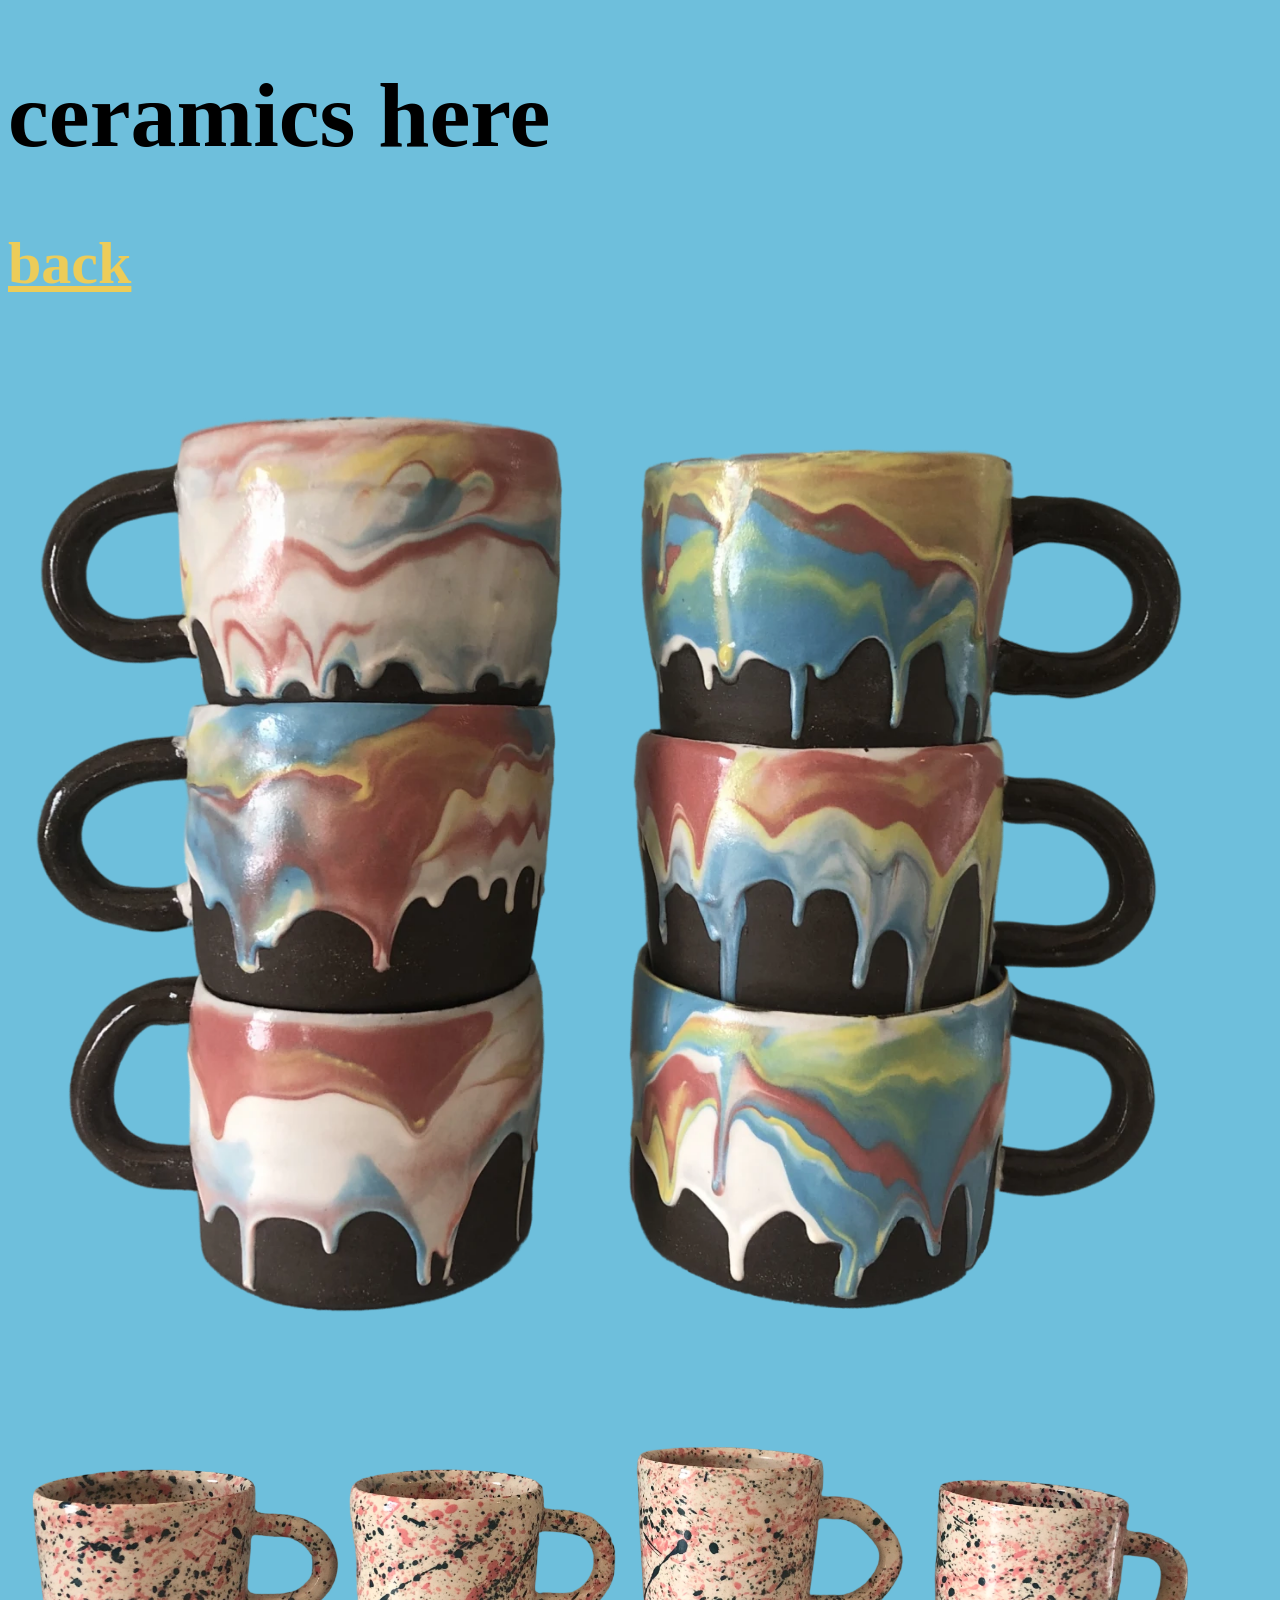
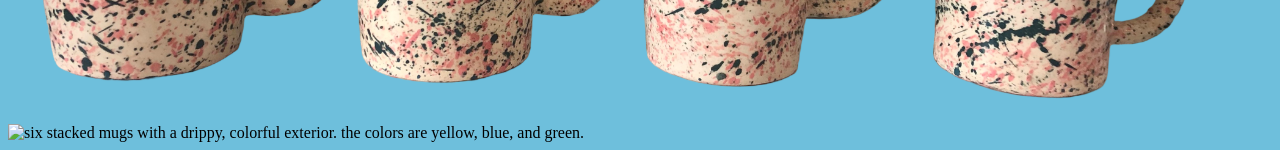
==== ceramics.html @ 40d7efcb "Update ceramics.html" ====
<!DOCTYPE html>
<html>
<head>
  <title>ceramics</title>
</head>
<body style="background-color:#6EBFDC;">
  <h1 style="font-size:92px;color:##BC4941;">ceramics here</h1>
  <h2 style="font-size:60px;"><a href="index.html" style="color:#ECCC59">back</a></h2>
  <img src="redbluedrip.png" alt="six stacked mugs with a drippy, colorful exterior. the colors are blue, red, yellow, and white." width="1200" height="1010">
  <img src="12346.png" alt="four mugs lined up horizontally. the clay is white and the exterior is splattered with pink and dark blue." width="1200" height="358">
  <img src="12347.png" alt="six stacked mugs with a drippy, colorful exterior. the colors are yellow, blue, and green." width="1200" height="1055">
</body>
</html>
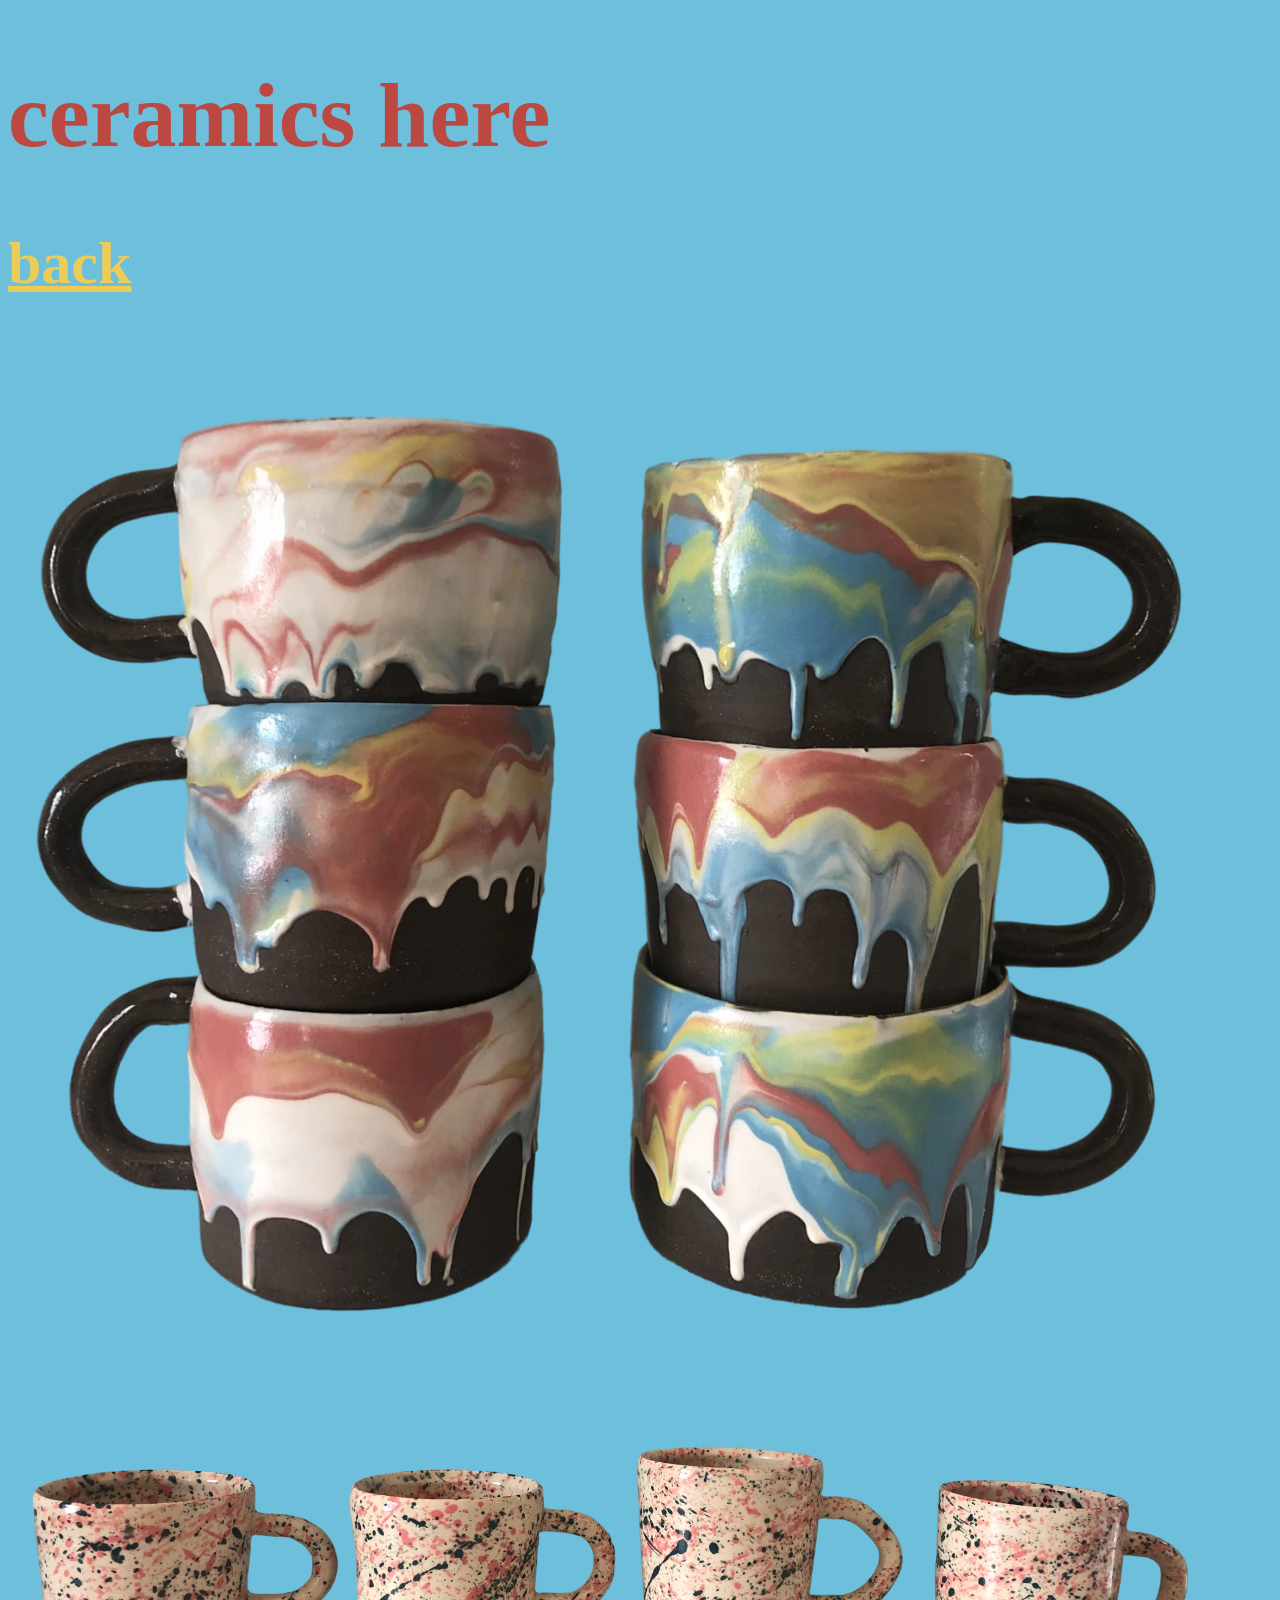
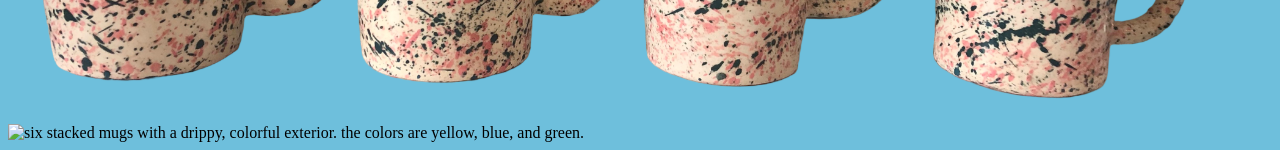
==== commit 6f754cd6: "Update ceramics.html" ====
--- a/ceramics.html
+++ b/ceramics.html
@@ -4,7 +4,7 @@
   <title>ceramics</title>
 </head>
 <body style="background-color:#6EBFDC;">
-  <h1 style="font-size:92px;color:##BC4941;">ceramics here</h1>
+  <h1 style="font-size:92px;color:#BC4941;">ceramics here</h1>
   <h2 style="font-size:60px;"><a href="index.html" style="color:#ECCC59">back</a></h2>
   <img src="redbluedrip.png" alt="six stacked mugs with a drippy, colorful exterior. the colors are blue, red, yellow, and white." width="1200" height="1010">
   <img src="12346.png" alt="four mugs lined up horizontally. the clay is white and the exterior is splattered with pink and dark blue." width="1200" height="358">
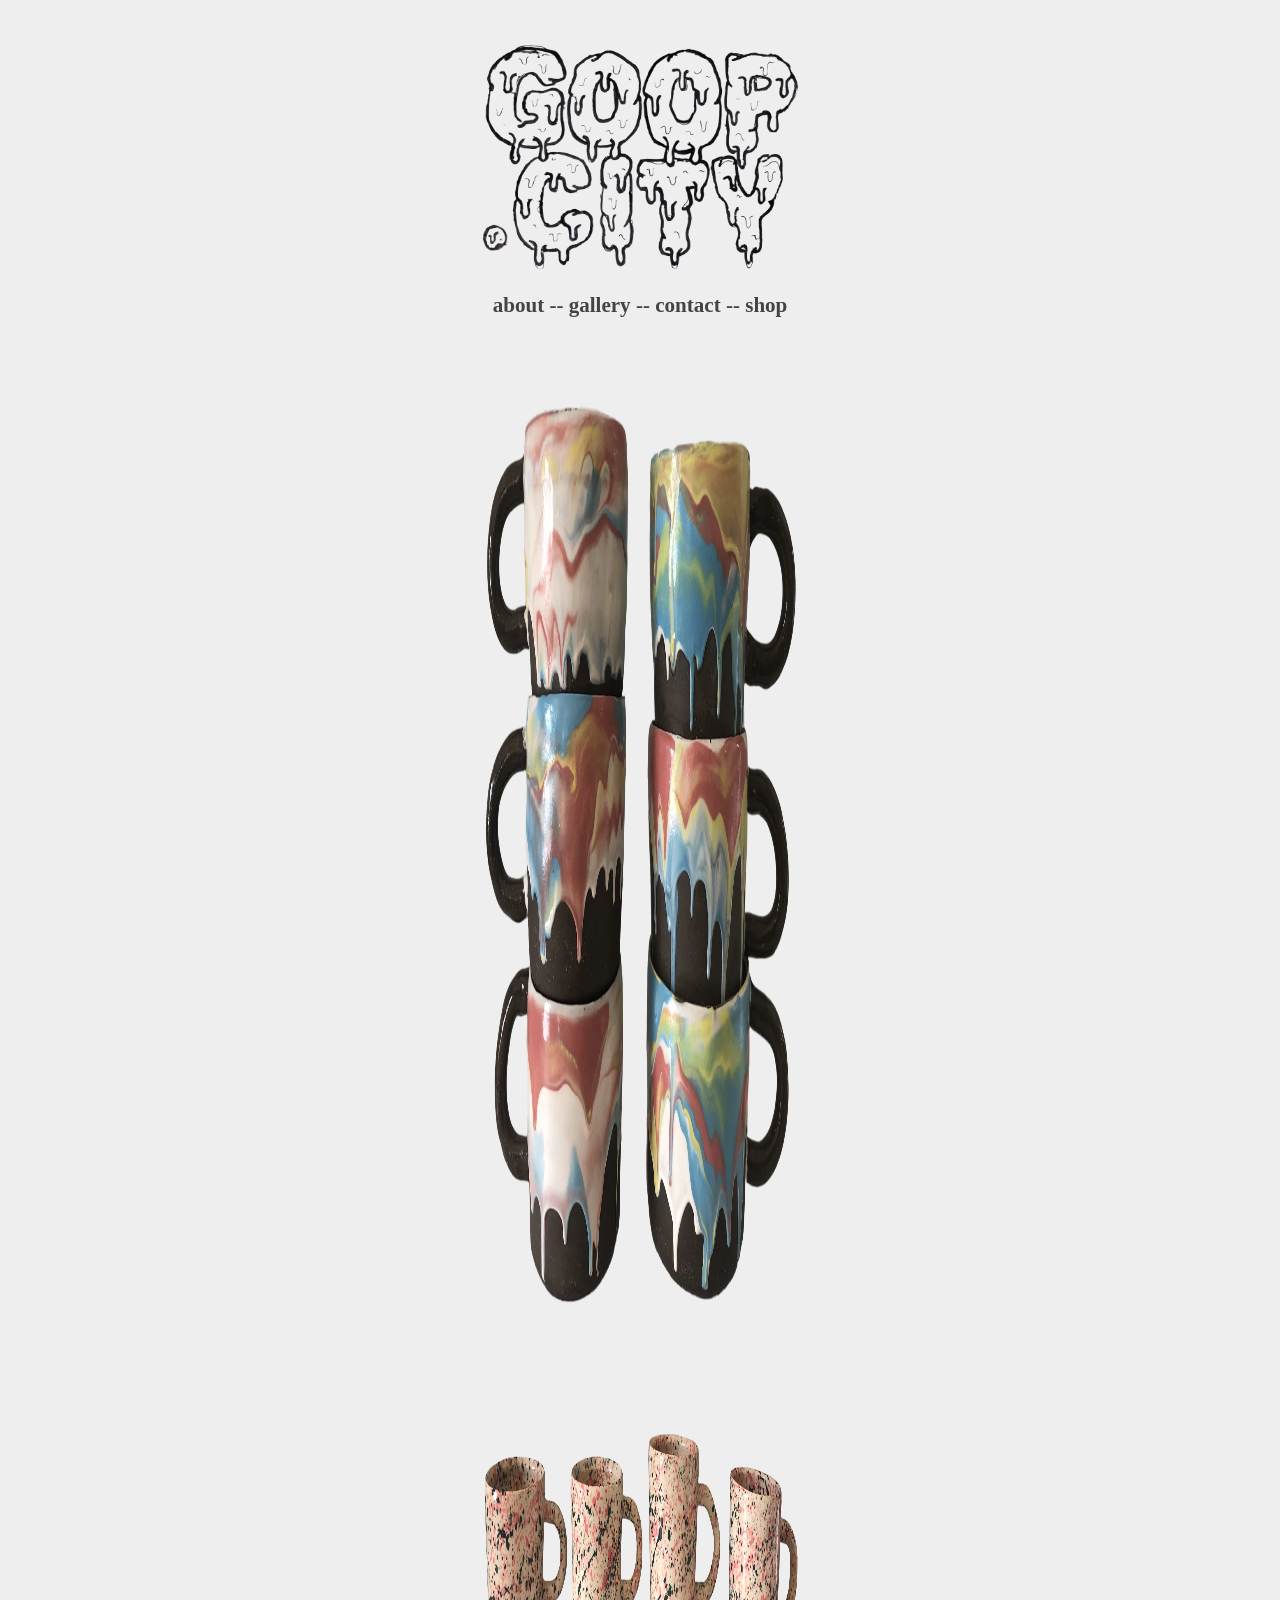
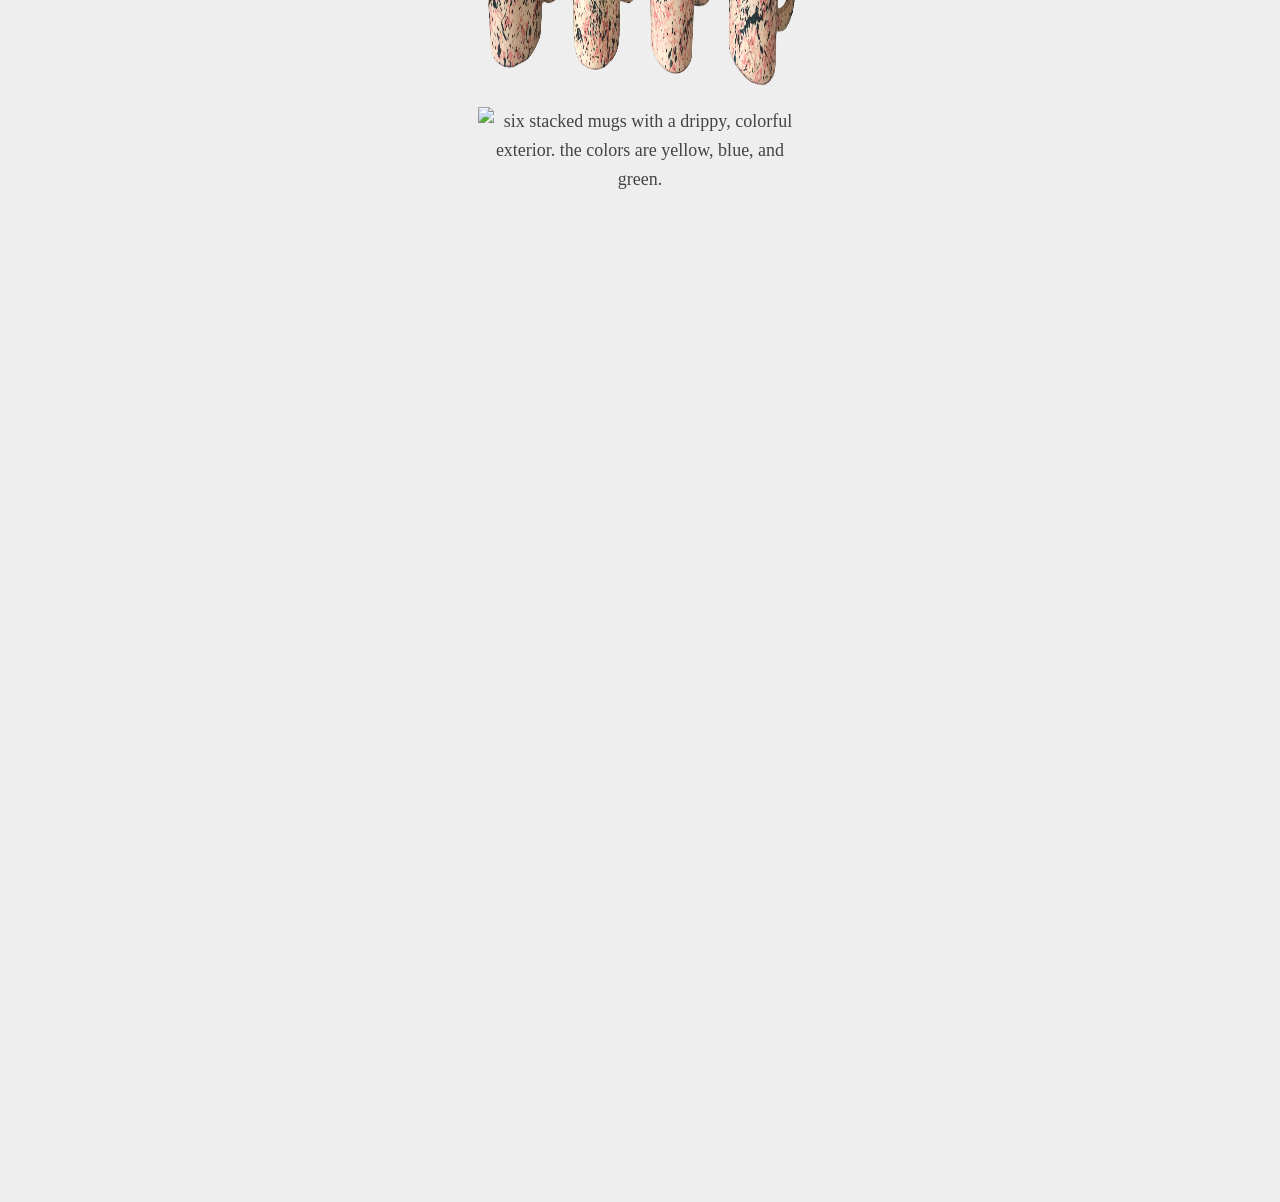
==== commit 1e90ee60: "Update ceramics.html" ====
--- a/ceramics.html
+++ b/ceramics.html
@@ -1,11 +1,12 @@
 <!DOCTYPE html>
 <html>
 <head>
-  <title>ceramics</title>
+  <title>GOOP CITY</title>
+  <link rel="stylesheet" href="mystyle.css">
 </head>
-<body style="background-color:#6EBFDC;">
-  <h1 style="font-size:92px;color:#BC4941;">ceramics here</h1>
-  <h2 style="font-size:60px;"><a href="index.html" style="color:#ECCC59">back</a></h2>
+<body>
+  <img src="IMG_6114(1).png" alt="the goop city logo. hand drawn and drippy as hell">
+  <h3><a href="info.html">about</a> -- <a href="ceramics.html">gallery</a> -- <a href="correspondence.html">contact</a> -- <a href="goop-city.square.site">shop</a></h3>
   <img src="redbluedrip.png" alt="six stacked mugs with a drippy, colorful exterior. the colors are blue, red, yellow, and white." width="1200" height="1010">
   <img src="12346.png" alt="four mugs lined up horizontally. the clay is white and the exterior is splattered with pink and dark blue." width="1200" height="358">
   <img src="12347.png" alt="six stacked mugs with a drippy, colorful exterior. the colors are yellow, blue, and green." width="1200" height="1055">
--- a/mystyle.css
+++ b/mystyle.css
@@ -0,0 +1,5 @@
+body{margin:40px auto;max-width:650px;line-height:1.6;font-size:18px;color:#444;padding:0 10px;background-color:#EEEEEE;text-align:center}
+	h1,h2,h3{line-height:1.2}
+	img {display: block;margin: auto;width: 50%}
+	a:link, a:visited {text-decoration: none;color:#444}
+	a:hover{font-style:italic;color:hotpink}
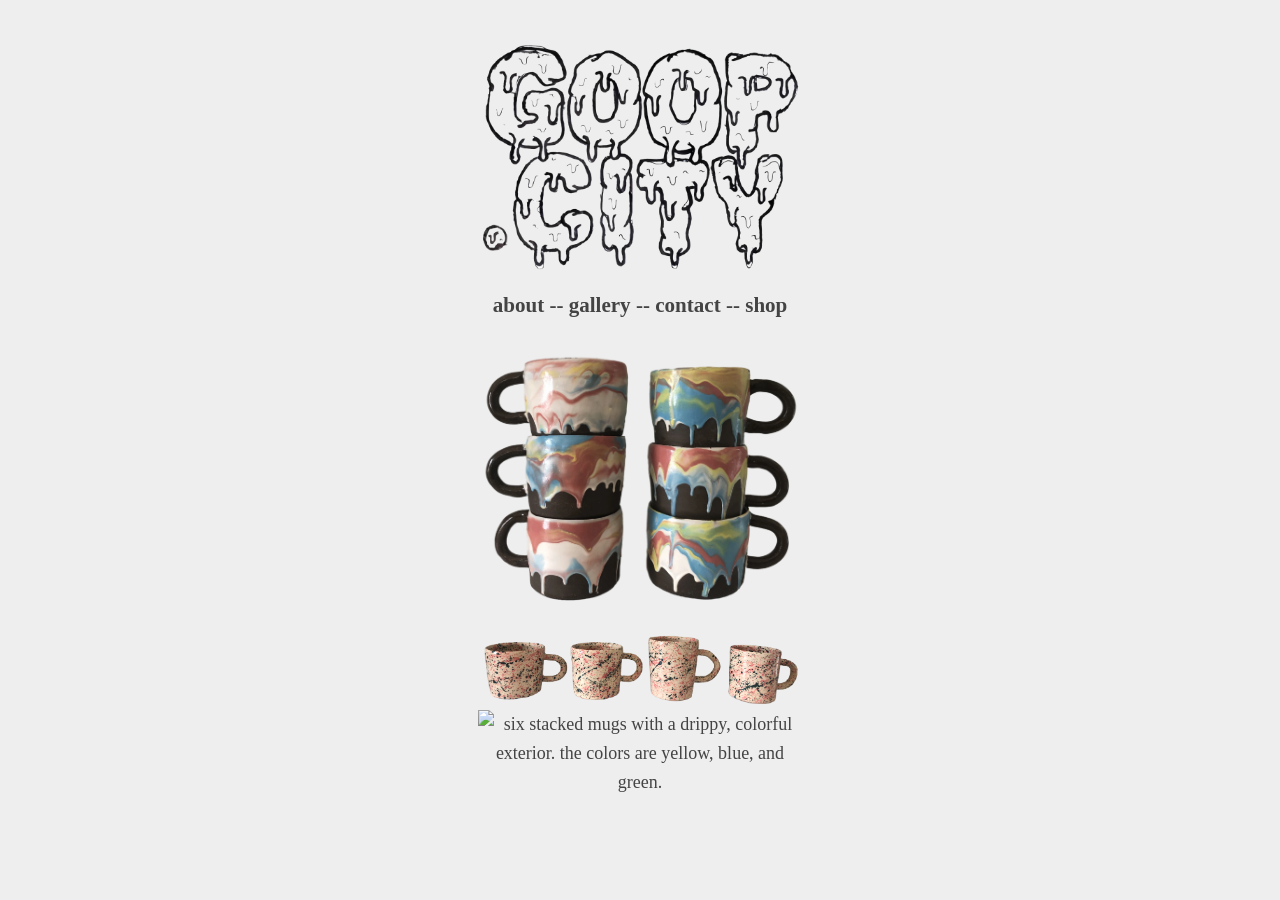
==== commit 57b67d1e: "Update ceramics.html" ====
--- a/ceramics.html
+++ b/ceramics.html
@@ -7,8 +7,8 @@
 <body>
   <img src="IMG_6114(1).png" alt="the goop city logo. hand drawn and drippy as hell">
   <h3><a href="info.html">about</a> -- <a href="ceramics.html">gallery</a> -- <a href="correspondence.html">contact</a> -- <a href="goop-city.square.site">shop</a></h3>
-  <img src="redbluedrip.png" alt="six stacked mugs with a drippy, colorful exterior. the colors are blue, red, yellow, and white." width="1200" height="1010">
-  <img src="12346.png" alt="four mugs lined up horizontally. the clay is white and the exterior is splattered with pink and dark blue." width="1200" height="358">
-  <img src="12347.png" alt="six stacked mugs with a drippy, colorful exterior. the colors are yellow, blue, and green." width="1200" height="1055">
+  <img src="redbluedrip.png" alt="six stacked mugs with a drippy, colorful exterior. the colors are blue, red, yellow, and white.">
+  <img src="12346.png" alt="four mugs lined up horizontally. the clay is white and the exterior is splattered with pink and dark blue.">
+  <img src="12347.png" alt="six stacked mugs with a drippy, colorful exterior. the colors are yellow, blue, and green.">
 </body>
 </html>
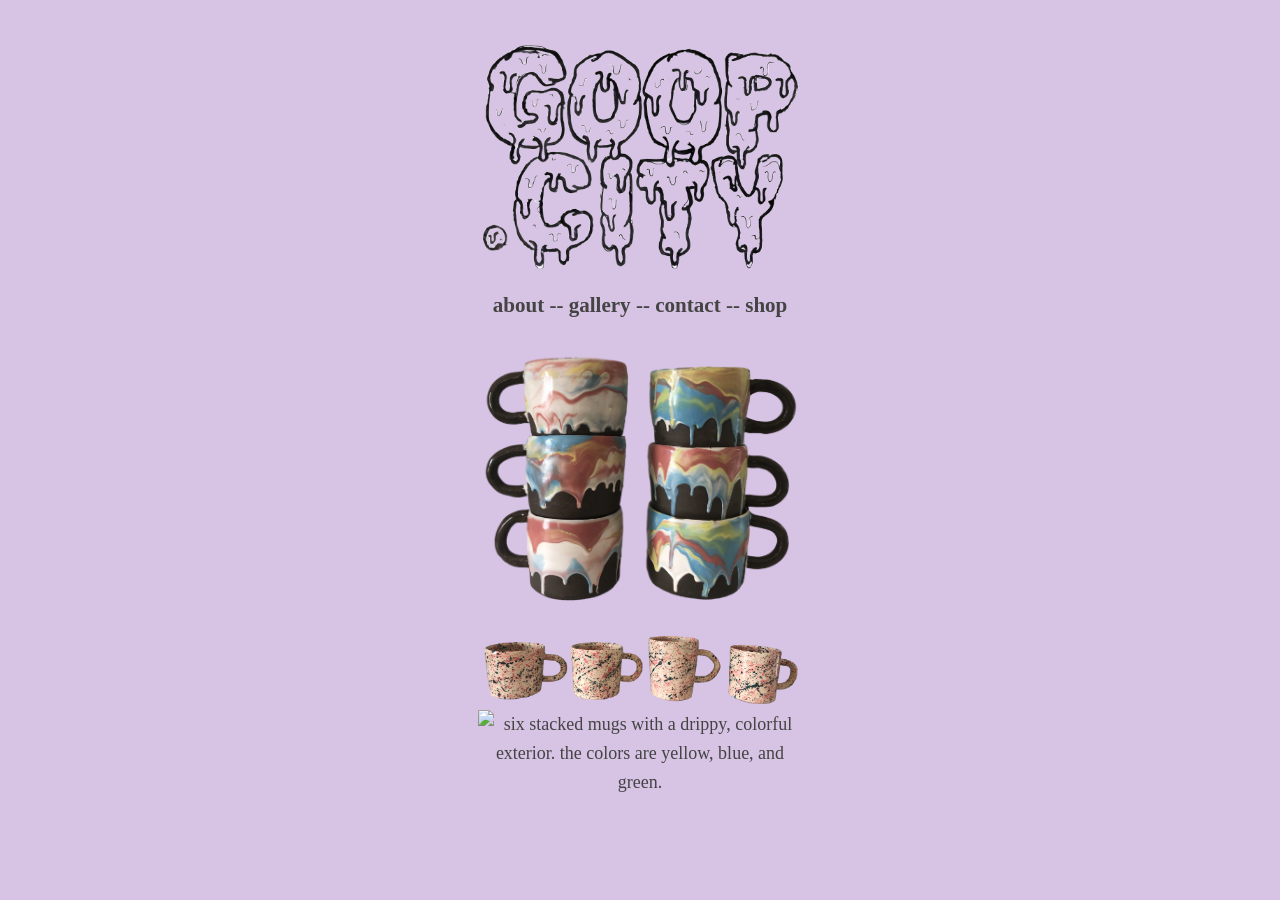
==== commit 54aa84ff: "Update ceramics.html" ====
--- a/ceramics.html
+++ b/ceramics.html
@@ -6,7 +6,7 @@
 </head>
 <body>
   <img src="IMG_6114(1).png" alt="the goop city logo. hand drawn and drippy as hell">
-  <h3><a href="info.html">about</a> -- <a href="ceramics.html">gallery</a> -- <a href="correspondence.html">contact</a> -- <a href="goop-city.square.site">shop</a></h3>
+  <h3><a href="info.html">about</a> -- <a href="ceramics.html">gallery</a> -- <a href="correspondence.html">contact</a> -- <a href="https://goop-city.square.site">shop</a></h3>
   <img src="redbluedrip.png" alt="six stacked mugs with a drippy, colorful exterior. the colors are blue, red, yellow, and white.">
   <img src="12346.png" alt="four mugs lined up horizontally. the clay is white and the exterior is splattered with pink and dark blue.">
   <img src="12347.png" alt="six stacked mugs with a drippy, colorful exterior. the colors are yellow, blue, and green.">
--- a/mystyle.css
+++ b/mystyle.css
@@ -1,5 +1,5 @@
-body{margin:40px auto;max-width:650px;line-height:1.6;font-size:18px;color:#444;padding:0 10px;background-color:#EEEEEE;text-align:center}
+body{margin:40px auto;max-width:650px;line-height:1.6;font-size:18px;color:#444;padding:0 10px;background-color:#d7c3e4;text-align:center}
 	h1,h2,h3{line-height:1.2}
-	img {display: block;margin: auto;width: 50%}
+	img {display: block;margin: auto;width: 50%;height: 50%}
 	a:link, a:visited {text-decoration: none;color:#444}
 	a:hover{font-style:italic;color:hotpink}
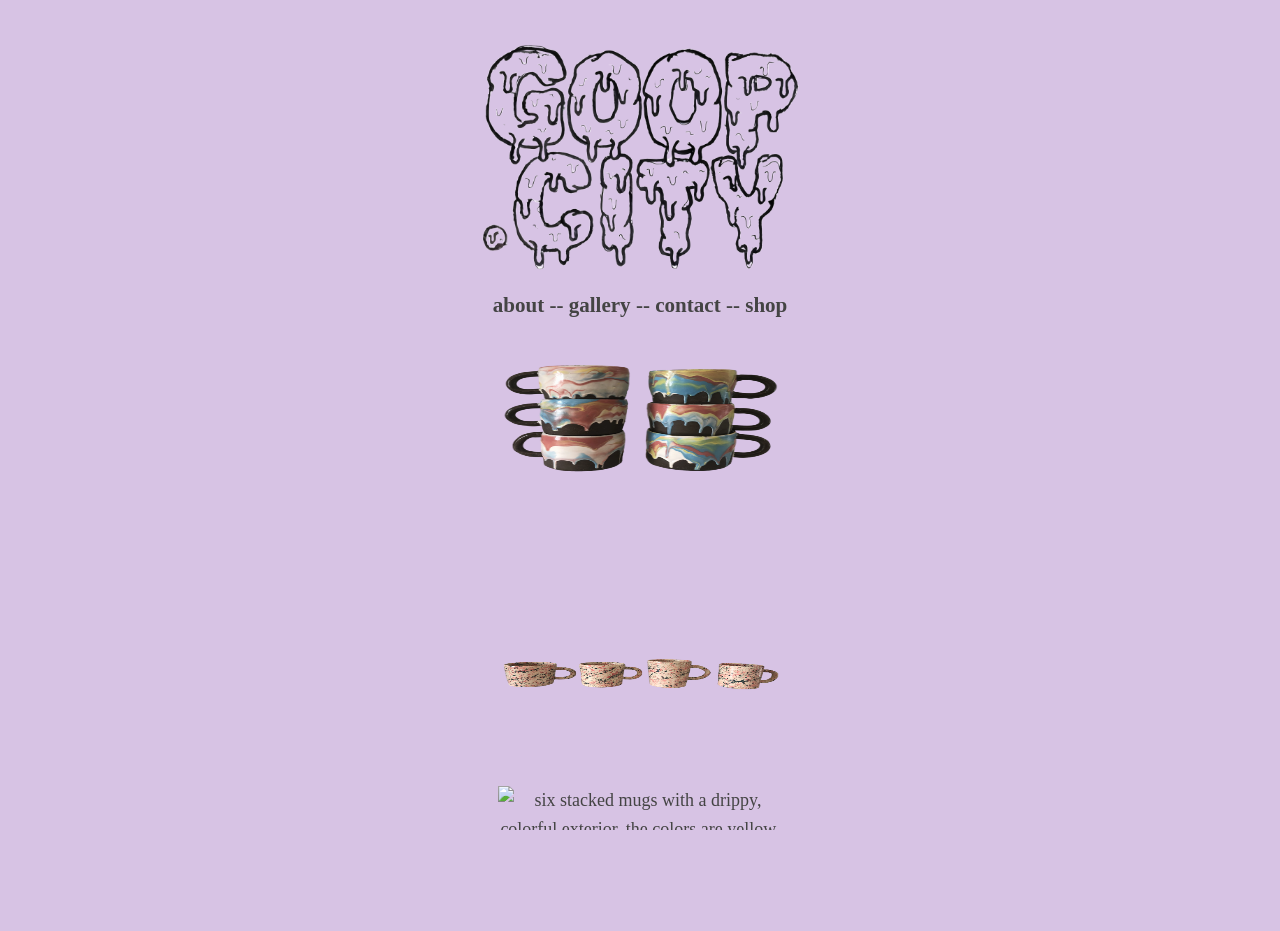
==== commit 18df3ee9: "Update ceramics.html" ====
--- a/ceramics.html
+++ b/ceramics.html
@@ -1,14 +1,24 @@
 <!DOCTYPE html>
 <html>
 <head>
-  <title>GOOP CITY</title>
+  <title>GALLERY</title>
   <link rel="stylesheet" href="mystyle.css">
 </head>
 <body>
   <img src="IMG_6114(1).png" alt="the goop city logo. hand drawn and drippy as hell">
   <h3><a href="info.html">about</a> -- <a href="ceramics.html">gallery</a> -- <a href="correspondence.html">contact</a> -- <a href="https://goop-city.square.site">shop</a></h3>
-  <img src="redbluedrip.png" alt="six stacked mugs with a drippy, colorful exterior. the colors are blue, red, yellow, and white.">
-  <img src="12346.png" alt="four mugs lined up horizontally. the clay is white and the exterior is splattered with pink and dark blue.">
-  <img src="12347.png" alt="six stacked mugs with a drippy, colorful exterior. the colors are yellow, blue, and green.">
+  <div class="gallery">
+    <figure class="box">
+        <img src="redbluedrip.png" alt="six stacked mugs with a drippy, colorful exterior. the colors are blue, red, yellow, and white.">
+    </figure>
+
+    <figure class="box">
+        <img src="12346.png" alt="four mugs lined up horizontally. the clay is white and the exterior is splattered with pink and dark blue.">
+    </figure>
+    
+    <figure class="box">
+        <img src="12347.png" alt="six stacked mugs with a drippy, colorful exterior. the colors are yellow, blue, and green.">
+    </figure>
+</div>
 </body>
 </html>
--- a/mystyle.css
+++ b/mystyle.css
@@ -1,5 +1,11 @@
 body{margin:40px auto;max-width:650px;line-height:1.6;font-size:18px;color:#444;padding:0 10px;background-color:#d7c3e4;text-align:center}
 	h1,h2,h3{line-height:1.2}
 	img {display: block;margin: auto;width: 50%;height: 50%}
-	a:link, a:visited {text-decoration: none;color:#444}
-	a:hover{font-style:italic;color:hotpink}
+	a:link,
+	a:visited {text-decoration: none;color:#444}
+	a:hover{font-style:italic;color:#6CCFF6}
+.gallery {
+    display: flex;
+    flex-flow: row wrap;
+    gap: 16px;
+}
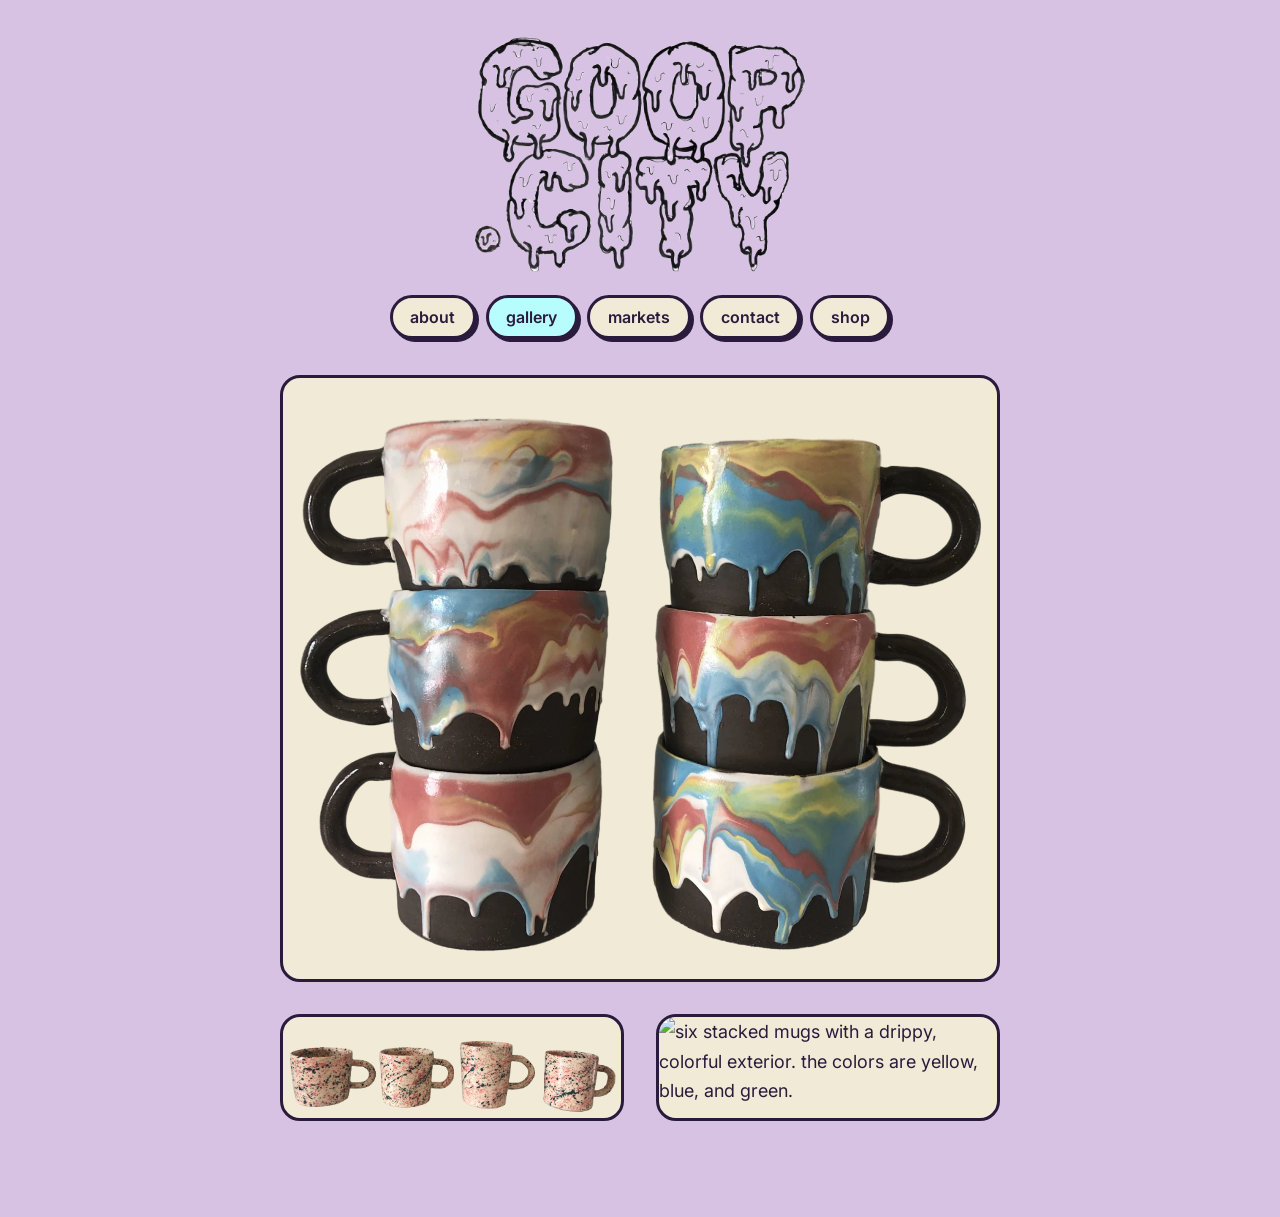
==== commit 748153bd: "Add files via upload" ====
--- a/ceramics.html
+++ b/ceramics.html
@@ -1,24 +1,29 @@
 <!DOCTYPE html>
-<html>
+<html lang="en">
 <head>
+  <meta charset="utf-8">
+  <meta name="viewport" content="width=device-width, initial-scale=1">
   <title>GALLERY</title>
-  <link rel="stylesheet" href="mystyle.css">
+  <link rel="preconnect" href="https://fonts.googleapis.com">
+  <link rel="preconnect" href="https://fonts.gstatic.com" crossorigin>
+  <link href="https://fonts.googleapis.com/css2?family=Inter:wght@400;600;700&display=swap" rel="stylesheet">
+  <link rel="stylesheet" href="style.css">
 </head>
 <body>
-  <img src="IMG_6114(1).png" alt="the goop city logo. hand drawn and drippy as hell">
-  <h3><a href="info.html">about</a> -- <a href="ceramics.html">gallery</a> -- <a href="correspondence.html">contact</a> -- <a href="https://goop-city.square.site">shop</a></h3>
-  <div class="gallery">
-    <figure class="box">
-        <img src="redbluedrip.png" alt="six stacked mugs with a drippy, colorful exterior. the colors are blue, red, yellow, and white.">
-    </figure>
-
-    <figure class="box">
-        <img src="12346.png" alt="four mugs lined up horizontally. the clay is white and the exterior is splattered with pink and dark blue.">
-    </figure>
-    
-    <figure class="box">
-        <img src="12347.png" alt="six stacked mugs with a drippy, colorful exterior. the colors are yellow, blue, and green.">
-    </figure>
-</div>
+  <main>
+    <a class="logo-link" href="index.html"><img class="logo" src="IMG_6114(1).png" alt="the goop city logo. hand drawn and drippy as hell"></a>
+    <nav aria-label="main">
+      <a href="info.html">about</a>
+      <a href="ceramics.html" aria-current="page">gallery</a>
+      <a href="markets.html">markets</a>
+      <a href="correspondence.html">contact</a>
+      <a href="https://goop-city.square.site">shop</a>
+    </nav>
+    <div class="photos">
+      <img src="redbluedrip.png" alt="six stacked mugs with a drippy, colorful exterior. the colors are blue, red, yellow, and white.">
+      <img src="12346.png" alt="four mugs lined up horizontally. the clay is white and the exterior is splattered with pink and dark blue." loading="lazy">
+      <img src="12347.png" alt="six stacked mugs with a drippy, colorful exterior. the colors are yellow, blue, and green." loading="lazy">
+    </div>
+  </main>
 </body>
 </html>
--- a/style.css
+++ b/style.css
@@ -0,0 +1,165 @@
+:root {
+  --ink: #2a1b3d;      /* dark plum, all text */
+  --paper: #d7c2e3;    /* main background */
+  --card: #f0ead6;     /* eggshell white */
+  --aqua: #b7fdfe;
+  --radius: 20px;
+}
+
+* { box-sizing: border-box; }
+
+html { -webkit-text-size-adjust: 100%; }
+
+body {
+  margin: 0;
+  padding-top: 0;
+  background: var(--paper);
+  color: var(--ink);
+  font-family: "Inter", system-ui, -apple-system, "Segoe UI", Roboto, Helvetica, Arial, sans-serif;
+  font-size: 1.0625rem;
+  line-height: 1.65;
+  position: relative;
+  min-height: 100vh;
+}
+
+main {
+  max-width: 760px;
+  margin: 0 auto;
+  padding: 2rem 1.25rem 4rem;
+}
+
+/* logo */
+.logo-link {
+  display: block;
+  width: min(100%, 340px);
+  margin: 0 auto 1.25rem;
+}
+
+.logo {
+  display: block;
+  width: 100%;
+  height: auto;
+}
+
+/* navigation */
+nav {
+  display: flex;
+  flex-wrap: wrap;
+  justify-content: center;
+  gap: 0.6rem;
+  margin: 0 0 2.25rem;
+}
+
+nav a {
+  font-size: 1rem;
+  display: inline-flex;
+  align-items: center;
+  justify-content: center;
+  min-height: 44px;
+  padding: 0 1.1rem;
+  border: 3px solid var(--ink);
+  border-radius: 999px;
+  background: var(--card);
+  color: var(--ink);
+  font-weight: 600;
+  text-decoration: none;
+  box-shadow: 3px 3px 0 var(--ink);
+}
+
+nav a:hover { background: var(--aqua); }
+
+nav a[aria-current="page"] {
+  background: var(--aqua);
+  color: var(--ink);
+}
+
+a { color: var(--ink); text-underline-offset: 0.2em; }
+a:hover { background: var(--aqua); }
+.logo-link:hover { background: none; }
+
+a:focus-visible {
+  outline: 3px solid var(--ink);
+  outline-offset: 3px;
+}
+
+/* type */
+h1, h2, h3 { line-height: 1.15; margin: 0 0 0.6em; letter-spacing: -0.015em; }
+
+h1 {
+  font-size: clamp(2.4rem, 9vw, 3.75rem);
+  text-align: center;
+  color: var(--ink);
+  letter-spacing: -0.03em;
+  font-weight: 700;
+}
+
+h2 { font-size: clamp(1.35rem, 4.6vw, 1.85rem); }
+
+.home h2 {
+  text-align: center;
+  font-size: clamp(1.4rem, 5vw, 2rem);
+  color: var(--ink);
+}
+
+p { margin: 0 0 1.1em; max-width: 62ch; }
+
+/* pictures */
+.photos {
+  display: grid;
+  grid-template-columns: 1fr;
+  gap: 1.5rem;
+  margin: 2rem 0;
+}
+
+.photos img,
+.photo {
+  display: block;
+  width: 100%;
+  height: auto;
+  border: 3px solid var(--ink);
+  border-radius: var(--radius);
+  background: var(--card);
+}
+
+
+.photo { margin: 2rem 0; }
+
+/* home credits */
+.credits {
+  text-align: center;
+  letter-spacing: 0.16em;
+  font-weight: 600;
+  margin-top: 2.5rem;
+}
+
+.credits p { margin: 0 auto 0.25em; }
+
+/* markets */
+.market {
+  background: var(--card);
+  border: 3px solid var(--ink);
+  border-radius: 14px;
+  padding: 0.9rem 1.1rem 0.4rem;
+  margin: 0 0 1rem;
+}
+
+
+.market p { margin-bottom: 0.6em; }
+
+/* contact + long urls */
+main a { overflow-wrap: anywhere; }
+
+/* wider screens */
+@media (min-width: 720px) {
+  body { font-size: 1.125rem; }
+  .photos { grid-template-columns: 1fr 1fr; gap: 2rem; }
+  .photos img:nth-child(1) { grid-column: 1 / -1; }
+  .about-layout {
+    display: grid;
+    grid-template-columns: 1fr;
+  }
+}
+
+@media (max-width: 380px) {
+  nav a { padding: 0 0.9rem; font-size: 1rem; }
+}
